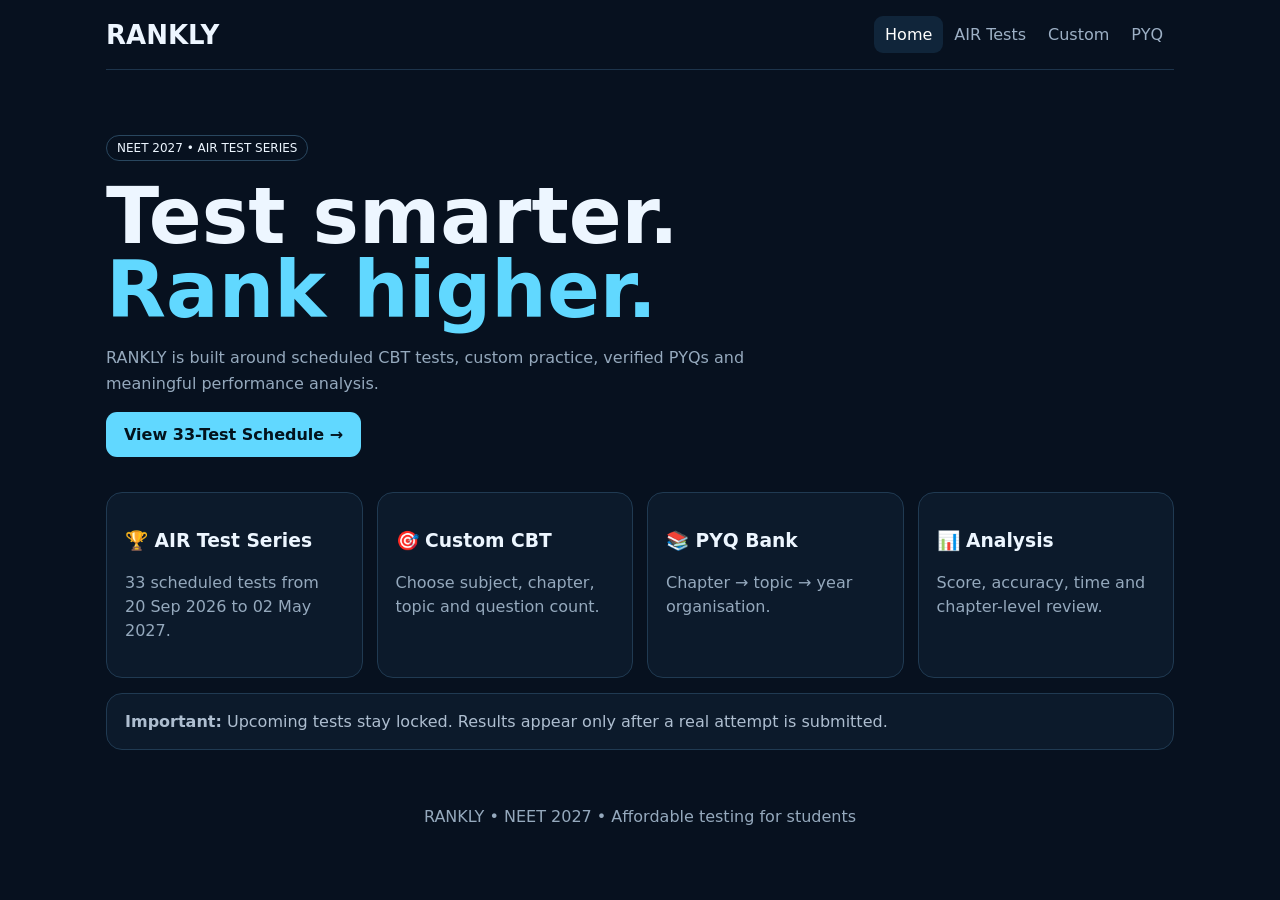
==== index.html @ bd34a370 "Rename RANKLY_INDEX_SINGLE_FILE-1.html to index.html" ====
<!doctype html>
<html lang="en"><head><meta charset="utf-8"><meta name="viewport" content="width=device-width,initial-scale=1">
<title>RANKLY — NEET 2027</title>
<style>
*{box-sizing:border-box}body{margin:0;background:#07111f;color:#edf6ff;font-family:system-ui,-apple-system,Segoe UI,sans-serif}button,input,select{font:inherit}button{cursor:pointer}
.wrap{max-width:1100px;margin:auto;padding:0 16px}.top{height:70px;border-bottom:1px solid #1d344b;display:flex;align-items:center;justify-content:space-between}.logo{font-size:26px;font-weight:900}.logo i{color:#61d8ff;font-style:normal}.nav button{background:transparent;color:#9db0c5;border:0;padding:9px 11px;border-radius:9px}.nav button.on,.nav button:hover{background:#10253a;color:white}
.hero{padding:65px 0 35px}.ey{font-size:12px;border:1px solid #29475f;border-radius:99px;padding:5px 10px;display:inline-block}.hero h1{font-size:clamp(48px,8vw,78px);line-height:.95;margin:18px 0}.blue{color:#61d8ff}.hero p{max-width:680px;color:#95a9bd;line-height:1.6}.primary{background:#61d8ff;color:#03131d;border:0;padding:13px 18px;border-radius:11px;font-weight:800}
.grid{display:grid;grid-template-columns:repeat(auto-fit,minmax(220px,1fr));gap:14px}.card,.test,.panel,.notice{background:#0c1a2b;border:1px solid #203a52;border-radius:16px;padding:18px}.card p,.test p,.sub{color:#95a9bd;line-height:1.5}.page{padding:34px 0}.test{margin:12px 0}.row{display:flex;justify-content:space-between;gap:12px}.tag{font-size:11px;border:1px solid #2b4b65;border-radius:99px;padding:4px 8px}.lock{font-size:11px;color:#92a5ba}.syll{display:grid;grid-template-columns:repeat(4,1fr);gap:9px;margin-top:14px}.syll div{background:#081624;padding:12px;border-radius:10px}.syll small{display:block;color:#a7b8ca;margin-top:5px;line-height:1.35}.panel{max-width:620px}.field{display:grid;gap:6px;margin:13px 0;color:#a9bacd}.field input,.field select{background:#081624;color:#fff;border:1px solid #29465e;border-radius:9px;padding:11px}.notice{margin:15px 0;color:#aebed0}.cbt{max-width:780px;margin:25px auto}.opt{width:100%;display:block;text-align:left;background:#0a1929;color:#eef6ff;border:1px solid #29465e;border-radius:9px;padding:13px;margin:8px 0}.opt.sel{border-color:#61d8ff;background:#102c40}.qbar{display:flex;justify-content:space-between;align-items:center;margin-bottom:15px}.timer{font-size:21px;font-weight:900}.actions{display:flex;gap:8px;justify-content:flex-end;margin-top:18px}.actions button{background:#12283c;color:#fff;border:1px solid #29465e;border-radius:9px;padding:10px 13px}.actions .submit{background:#61d8ff;color:#03131d;border:0;font-weight:800}.result{text-align:center;padding:75px 0}.result h1{font-size:60px}@media(max-width:700px){.top{height:auto;padding:12px 0;align-items:flex-start;gap:8px}.nav{display:flex;flex-wrap:wrap;justify-content:flex-end}.syll{grid-template-columns:1fr}.row{flex-direction:column}}
</style></head><body><div class="wrap">
<header class="top"><div class="logo">RANK<span>LY</span></div><div class="nav" id="nav"></div></header><main id="app"></main><footer class="sub" style="text-align:center;padding:40px 0">RANKLY • NEET 2027 • Affordable testing for students</footer>
</div>
<script>
const tests=[
["01","20 Sep 2026","RFT-01","Rankly Focus Test","Units & Measurements / Motion in a Straight Line","Some Basic Concepts of Chemistry","Cell: The Unit of Life","Cell Cycle & Cell Division"],
["02","27 Sep 2026","RBT-01","Rankly Booster Test","Motion in a Plane / Laws of Motion","Structure of Atom","Biomolecules","Animal Tissues"],
["03","04 Oct 2026","RFT-02","Rankly Focus Test","Laws of Motion / Work, Energy & Power","Classification of Elements & Periodicity","The Living World","Structural Organisation in Animals"],
["04","11 Oct 2026","RBT-02","Rankly Booster Test","Cumulative revision","Cumulative revision","Cumulative revision","Cumulative revision"],
["05","18 Oct 2026","RFT-03","Rankly Focus Test","System of Particles & Rotational Motion","Chemical Bonding","Biological Classification","Breathing & Exchange of Gases"],
["06","25 Oct 2026","RBT-03","Rankly Booster Test","Work, Energy & Power / Gravitation","Thermodynamics","Principles of Inheritance","Body Fluids & Circulation"],
["07","01 Nov 2026","RFT-04","Rankly Focus Test","Gravitation / Mechanical Properties","Equilibrium","Molecular Basis of Inheritance","Excretory Products & Elimination"],
["08","08 Nov 2026","RBT-04","Rankly Booster Test","Cumulative revision","Cumulative revision","Cumulative revision","Cumulative revision"],
["09","15 Nov 2026","RFT-05","Rankly Focus Test","Thermal Properties / Thermodynamics","Redox Reactions","Anatomy of Flowering Plants","Locomotion & Movement"],
["10","22 Nov 2026","RBT-05","Rankly Booster Test","Kinetic Theory / Oscillations","Solutions","Morphology of Flowering Plants","Neural Control & Coordination"],
["11","29 Nov 2026","RFT-06","Rankly Focus Test","Waves","Electrochemistry","Plant Growth & Development","Chemical Coordination & Integration"],
["12","06 Dec 2026","RBT-06","Rankly Booster Test","Cumulative revision","Cumulative revision","Cumulative revision","Cumulative revision"],
["13","13 Dec 2026","RFT-07","Rankly Focus Test","Electric Charges & Fields","Chemical Kinetics","Photosynthesis in Plants","Animal Kingdom"],
["14","20 Dec 2026","RBT-07","Rankly Booster Test","Electrostatic Potential & Capacitance","Haloalkanes & Haloarenes","Respiration in Plants","Human Reproduction"],
["15","27 Dec 2026","RFT-08","Rankly Focus Test","Current Electricity","Alcohols, Phenols & Ethers","Microbes in Human Welfare","Reproductive Health"],
["16","03 Jan 2027","RBT-08","Rankly Booster Test","Cumulative revision","Cumulative revision","Cumulative revision","Cumulative revision"],
["17","10 Jan 2027","RFT-09","Rankly Focus Test","Moving Charges & Magnetism","Aldehydes, Ketones & Carboxylic Acids","Organisms & Populations","Evolution"],
["18","17 Jan 2027","RBT-09","Rankly Booster Test","Magnetism & Matter","Amines","Ecosystem","Human Health & Disease"],
["19","24 Jan 2027","RFT-10","Rankly Focus Test","Electromagnetic Induction","Biomolecules","Biodiversity & Conservation","Biotechnology: Principles"],
["20","31 Jan 2027","RBT-10","Rankly Booster Test","Alternating Current","Coordination Compounds","Sexual Reproduction in Flowering Plants","Biotechnology: Applications"],
["21","07 Feb 2027","RFT-11","Rankly Focus Test","Electromagnetic Waves / Ray Optics","d- and f-Block Elements","Inheritance revision","Human Health revision"],
["22","14 Feb 2027","RBT-11","Rankly Booster Test","Wave Optics","Inorganic revision","Molecular Basis revision","Human Reproduction revision"],
["23","21 Feb 2027","RFT-12","Rankly Focus Test","Dual Nature / Atoms","Organic revision","Photosynthesis revision","Reproductive Health revision"],
["24","28 Feb 2027","RBT-12","Rankly Booster Test","Nuclei / Semiconductor Electronics","Physical Chemistry revision","Respiration revision","Evolution revision"],
["25","07 Mar 2027","RFT-13","Rankly Focus Test","Modern Physics revision","Inorganic revision","Plant Growth revision","Biotechnology revision"],
["26","14 Mar 2027","RBT-13","Rankly Booster Test","Optics revision","Organic revision","Ecology revision","Animal Biology revision"],
["27","21 Mar 2027","RFT-14","Rankly Focus Test","Full Physics revision loop","Full Chemistry revision loop","Full Botany revision loop","Full Zoology revision loop"],
["28","28 Mar 2027","RBT-14","Rankly Booster Test","Full Physics revision loop","Full Chemistry revision loop","Full Botany revision loop","Full Zoology revision loop"],
["29","04 Apr 2027","PRE-NEET-01","Rankly Pre-NEET Major 01","Complete Class 11","Complete Class 11","Complete Class 11","Complete Class 11"],
["30","11 Apr 2027","PRE-NEET-02","Rankly Pre-NEET Major 02","Complete Class 12","Complete Class 12","Complete Class 12","Complete Class 12"],
["31","18 Apr 2027","UGM-01","Rankly Ultimate Grand Mock 01","Full Syllabus","Full Syllabus","Full Syllabus","Full Syllabus"],
["32","25 Apr 2027","UGM-02","Rankly Ultimate Grand Mock 02","Full Syllabus","Full Syllabus","Full Syllabus","Full Syllabus"],
["33","02 May 2027","FSS","Rankly Final Selection Simulator","Full Syllabus","Full Syllabus","Full Syllabus","Full Syllabus"]];

const demo=[
["Physics","Units & Measurements","Dimensions","Which quantity has the same dimensions as work?",["Power","Torque","Pressure","Impulse"],1],
["Chemistry","Some Basic Concepts of Chemistry","Mole Concept","One mole of a substance contains:",["6.022×10²³ entities","3.011×10²³ entities","9.8×10²³ entities","1.0×10²³ entities"],0],
["Biology","Cell: The Unit of Life","Cell organelles","The site of aerobic respiration in a eukaryotic cell is mainly:",["Ribosome","Mitochondrion","Golgi body","Lysosome"],1]
];

let page="home",answers={},qi=0,time=1200,interval=null;
function nav(){document.querySelector("#nav").innerHTML=[["home","Home"],["schedule","AIR Tests"],["custom","Custom"],["pyq","PYQ"]].map(x=>`<button class="${page==x[0]?"on":""}" onclick="go('${x[0]}')">${x[1]}</button>`).join("")}
function go(p){page=p;clearInterval(interval);render()}
function render(){nav();let a=document.querySelector("#app");
if(page=="home")a.innerHTML=`<section class="hero"><span class="ey">NEET 2027 • AIR TEST SERIES</span><h1>Test smarter.<br><span class="blue">Rank higher.</span></h1><p>RANKLY is built around scheduled CBT tests, custom practice, verified PYQs and meaningful performance analysis.</p><button class="primary" onclick="go('schedule')">View 33-Test Schedule →</button></section><div class="grid">${[["🏆","AIR Test Series","33 scheduled tests from 20 Sep 2026 to 02 May 2027."],["🎯","Custom CBT","Choose subject, chapter, topic and question count."],["📚","PYQ Bank","Chapter → topic → year organisation."],["📊","Analysis","Score, accuracy, time and chapter-level review."]].map(x=>`<div class="card"><h3>${x[0]} ${x[1]}</h3><p>${x[2]}</p></div>`).join("")}</div><div class="notice"><b>Important:</b> Upcoming tests stay locked. Results appear only after a real attempt is submitted.</div>`;
else if(page=="schedule")a.innerHTML=`<section class="page"><h2>33-Test AIR Schedule</h2><p class="sub">One scheduled test every Sunday. Tests remain locked until their scheduled release.</p>${tests.map(t=>`<article class="test"><div class="row"><div><span class="tag">TEST ${t[0]} • ${t[2]}</span><h3>${t[3]}</h3><p>${t[1]} • 180 Questions • 200 Minutes</p></div><span class="lock">🔒 UPCOMING</span></div><div class="syll">${[["Physics",t[4]],["Chemistry",t[5]],["Botany",t[6]],["Zoology",t[7]]].map(x=>`<div><b>${x[0]}</b><small>${x[1]}</small></div>`).join("")}</div></article>`).join("")}</section>`;
else if(page=="custom")a.innerHTML=`<section class="page"><h2>Create Custom Test</h2><p class="sub">Custom tests are independent of AIR.</p><div class="panel"><label class="field">Subject<select><option>Physics</option><option>Chemistry</option><option>Biology</option></select></label><label class="field">Chapter<input placeholder="Enter or choose chapter"></label><label class="field">Topic<input placeholder="Optional topic"></label><label class="field">Questions<input type="number" min="1" max="180" value="30"></label><button class="primary" onclick="go('cbt')">Generate CBT →</button></div></section>`;
else if(page=="pyq")a.innerHTML=`<section class="page"><h2>NEET PYQ Bank</h2><p class="sub">Chapter-wise and topic-wise organisation with year/source metadata.</p><div class="grid">${["Physics","Chemistry","Biology"].map(s=>`<div class="card"><h3>${s}</h3><p>Chapter → Topic → Year → CBT</p><span class="tag">VERIFIED DATA ONLY</span></div>`).join("")}</div><div class="notice">Only questions that are legally permitted to be reproduced should be imported here. Historical PYQs must retain their source/year metadata.</div></section>`;
else cbt(a)}
function cbt(a){if(!interval){interval=setInterval(()=>{time--;if(time<=0){clearInterval(interval);finish()}renderCBT()},1000)}renderCBT()}
function renderCBT(){if(page!="cbt")return;let a=document.querySelector("#app"),q=demo[qi%demo.length];a.innerHTML=`<section class="cbt"><div class="qbar"><b>RANKLY CBT</b><span class="timer">${String(Math.floor(time/60)).padStart(2,"0")}:${String(time%60).padStart(2,"0")}</span></div><div class="panel"><span class="tag">${q[0]} • Question ${qi+1}</span><h2>${q[3]}</h2>${q[4].map((o,j)=>`<button class="opt ${answers[qi]===j?"sel":""}" onclick="answers[qi]=${j};renderCBT()">${String.fromCharCode(65+j)}. ${o}</button>`).join("")}<div class="actions"><button onclick="qi=Math.max(0,qi-1);renderCBT()">Previous</button><button onclick="qi=Math.min(179,qi+1);renderCBT()">Next</button><button class="submit" onclick="finish()">Submit Test</button></div></div></section>`}
function finish(){clearInterval(interval);interval=null;let score=Object.keys(answers).reduce((s,k)=>s+(answers[k]===demo[Number(k)%demo.length][5] ? 4:-1),0);page="result";document.querySelector("#app").innerHTML=`<section class="result"><span class="ey">CBT SUBMITTED</span><h1>${score} Marks</h1><p class="sub">This is the working demo scoring flow (+4/−1). Production AIR requires authenticated students, the verified full question bank, server-side scoring and simultaneous test controls.</p><button class="primary" onclick="go('home')">Back to RANKLY</button></section>`;nav()}
render();
</script></body></html>
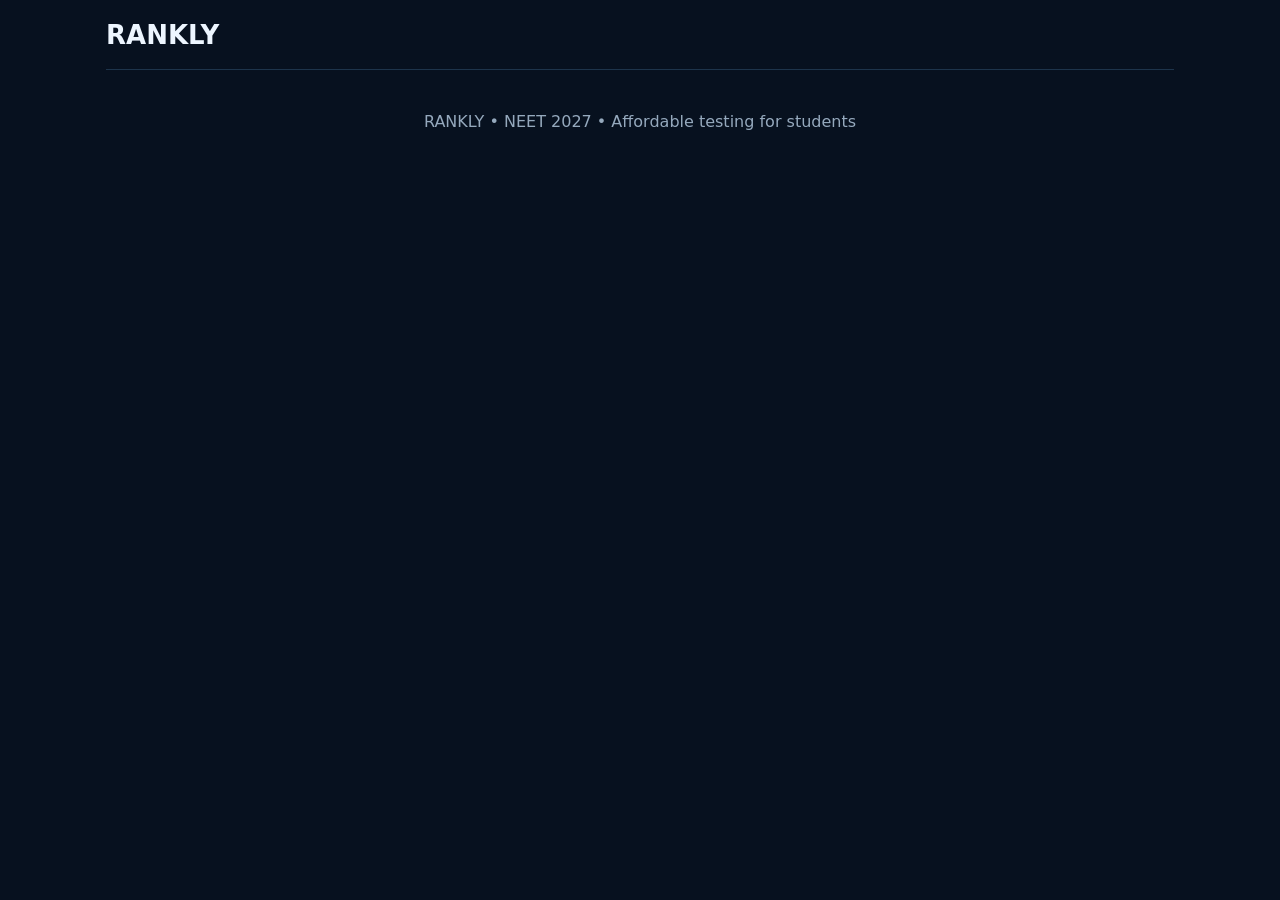
==== commit b550fb4d: "Update index.html" ====
--- a/index.html
+++ b/index.html
@@ -45,23 +45,676 @@
 ["32","25 Apr 2027","UGM-02","Rankly Ultimate Grand Mock 02","Full Syllabus","Full Syllabus","Full Syllabus","Full Syllabus"],
 ["33","02 May 2027","FSS","Rankly Final Selection Simulator","Full Syllabus","Full Syllabus","Full Syllabus","Full Syllabus"]];
 
-const demo=[
-["Physics","Units & Measurements","Dimensions","Which quantity has the same dimensions as work?",["Power","Torque","Pressure","Impulse"],1],
-["Chemistry","Some Basic Concepts of Chemistry","Mole Concept","One mole of a substance contains:",["6.022×10²³ entities","3.011×10²³ entities","9.8×10²³ entities","1.0×10²³ entities"],0],
-["Biology","Cell: The Unit of Life","Cell organelles","The site of aerobic respiration in a eukaryotic cell is mainly:",["Ribosome","Mitochondrion","Golgi body","Lysosome"],1]
+const demo = [
+  {
+    id:"P1",
+    subject:"Physics",
+    q:"A particle moves with constant velocity. What is its acceleration?",
+    options:["0","1 m/s²","9.8 m/s²","Cannot be determined"],
+    answer:0
+  },
+  {
+    id:"P2",
+    subject:"Physics",
+    q:"The SI unit of force is:",
+    options:["Joule","Newton","Watt","Pascal"],
+    answer:1
+  },
+  {
+    id:"C1",
+    subject:"Chemistry",
+    q:"The atomic number of oxygen is:",
+    options:["6","7","8","16"],
+    answer:2
+  },
+  {
+    id:"C2",
+    subject:"Chemistry",
+    q:"Which particle has a negative charge?",
+    options:["Proton","Neutron","Electron","Alpha particle"],
+    answer:2
+  },
+  {
+    id:"B1",
+    subject:"Biology",
+    q:"The basic structural and functional unit of life is:",
+    options:["Tissue","Cell","Organ","Organ system"],
+    answer:1
+  },
+  {
+    id:"B2",
+    subject:"Biology",
+    q:"Which organelle is known as the powerhouse of the cell?",
+    options:["Nucleus","Ribosome","Mitochondria","Golgi apparatus"],
+    answer:2
+  }
 ];
 
-let page="home",answers={},qi=0,time=1200,interval=null;
-function nav(){document.querySelector("#nav").innerHTML=[["home","Home"],["schedule","AIR Tests"],["custom","Custom"],["pyq","PYQ"]].map(x=>`<button class="${page==x[0]?"on":""}" onclick="go('${x[0]}')">${x[1]}</button>`).join("")}
-function go(p){page=p;clearInterval(interval);render()}
-function render(){nav();let a=document.querySelector("#app");
-if(page=="home")a.innerHTML=`<section class="hero"><span class="ey">NEET 2027 • AIR TEST SERIES</span><h1>Test smarter.<br><span class="blue">Rank higher.</span></h1><p>RANKLY is built around scheduled CBT tests, custom practice, verified PYQs and meaningful performance analysis.</p><button class="primary" onclick="go('schedule')">View 33-Test Schedule →</button></section><div class="grid">${[["🏆","AIR Test Series","33 scheduled tests from 20 Sep 2026 to 02 May 2027."],["🎯","Custom CBT","Choose subject, chapter, topic and question count."],["📚","PYQ Bank","Chapter → topic → year organisation."],["📊","Analysis","Score, accuracy, time and chapter-level review."]].map(x=>`<div class="card"><h3>${x[0]} ${x[1]}</h3><p>${x[2]}</p></div>`).join("")}</div><div class="notice"><b>Important:</b> Upcoming tests stay locked. Results appear only after a real attempt is submitted.</div>`;
-else if(page=="schedule")a.innerHTML=`<section class="page"><h2>33-Test AIR Schedule</h2><p class="sub">One scheduled test every Sunday. Tests remain locked until their scheduled release.</p>${tests.map(t=>`<article class="test"><div class="row"><div><span class="tag">TEST ${t[0]} • ${t[2]}</span><h3>${t[3]}</h3><p>${t[1]} • 180 Questions • 200 Minutes</p></div><span class="lock">🔒 UPCOMING</span></div><div class="syll">${[["Physics",t[4]],["Chemistry",t[5]],["Botany",t[6]],["Zoology",t[7]]].map(x=>`<div><b>${x[0]}</b><small>${x[1]}</small></div>`).join("")}</div></article>`).join("")}</section>`;
-else if(page=="custom")a.innerHTML=`<section class="page"><h2>Create Custom Test</h2><p class="sub">Custom tests are independent of AIR.</p><div class="panel"><label class="field">Subject<select><option>Physics</option><option>Chemistry</option><option>Biology</option></select></label><label class="field">Chapter<input placeholder="Enter or choose chapter"></label><label class="field">Topic<input placeholder="Optional topic"></label><label class="field">Questions<input type="number" min="1" max="180" value="30"></label><button class="primary" onclick="go('cbt')">Generate CBT →</button></div></section>`;
-else if(page=="pyq")a.innerHTML=`<section class="page"><h2>NEET PYQ Bank</h2><p class="sub">Chapter-wise and topic-wise organisation with year/source metadata.</p><div class="grid">${["Physics","Chemistry","Biology"].map(s=>`<div class="card"><h3>${s}</h3><p>Chapter → Topic → Year → CBT</p><span class="tag">VERIFIED DATA ONLY</span></div>`).join("")}</div><div class="notice">Only questions that are legally permitted to be reproduced should be imported here. Historical PYQs must retain their source/year metadata.</div></section>`;
-else cbt(a)}
-function cbt(a){if(!interval){interval=setInterval(()=>{time--;if(time<=0){clearInterval(interval);finish()}renderCBT()},1000)}renderCBT()}
-function renderCBT(){if(page!="cbt")return;let a=document.querySelector("#app"),q=demo[qi%demo.length];a.innerHTML=`<section class="cbt"><div class="qbar"><b>RANKLY CBT</b><span class="timer">${String(Math.floor(time/60)).padStart(2,"0")}:${String(time%60).padStart(2,"0")}</span></div><div class="panel"><span class="tag">${q[0]} • Question ${qi+1}</span><h2>${q[3]}</h2>${q[4].map((o,j)=>`<button class="opt ${answers[qi]===j?"sel":""}" onclick="answers[qi]=${j};renderCBT()">${String.fromCharCode(65+j)}. ${o}</button>`).join("")}<div class="actions"><button onclick="qi=Math.max(0,qi-1);renderCBT()">Previous</button><button onclick="qi=Math.min(179,qi+1);renderCBT()">Next</button><button class="submit" onclick="finish()">Submit Test</button></div></div></section>`}
-function finish(){clearInterval(interval);interval=null;let score=Object.keys(answers).reduce((s,k)=>s+(answers[k]===demo[Number(k)%demo.length][5] ? 4:-1),0);page="result";document.querySelector("#app").innerHTML=`<section class="result"><span class="ey">CBT SUBMITTED</span><h1>${score} Marks</h1><p class="sub">This is the working demo scoring flow (+4/−1). Production AIR requires authenticated students, the verified full question bank, server-side scoring and simultaneous test controls.</p><button class="primary" onclick="go('home')">Back to RANKLY</button></section>`;nav()}
+let page="home";
+let currentTest=null;
+let questions=[];
+let answers={};
+let marked={};
+let current=0;
+let time=0;
+let interval=null;
+let testStarted=false;
+
+function nav(p){
+  clearInterval(interval);
+  page=p;
+  testStarted=false;
+  render();
+  window.scrollTo(0,0);
+}
+
+function startTest(index){
+
+  currentTest=tests[index];
+
+  /*
+    For now the CBT engine uses the demo question bank.
+    Later we can connect 180 verified questions to every test.
+  */
+  questions=[...demo];
+
+  answers={};
+  marked={};
+  current=0;
+
+  /*
+    NEET CBT timer.
+    Demo uses 30 minutes.
+    Change to 200 minutes when the complete 180-question
+    paper is connected.
+  */
+  time=30*60;
+
+  testStarted=true;
+  page="cbt";
+
+  clearInterval(interval);
+  interval=setInterval(()=>{
+    time--;
+
+    if(time<=0){
+      clearInterval(interval);
+      finish();
+      return;
+    }
+
+    const timer=document.getElementById("timer");
+    if(timer) timer.textContent=formatTime(time);
+  },1000);
+
+  render();
+  window.scrollTo(0,0);
+}
+
+function formatTime(sec){
+  const m=Math.floor(sec/60);
+  const s=sec%60;
+  return String(m).padStart(2,"0")+":"+String(s).padStart(2,"0");
+}
+
+function selectAnswer(i){
+  answers[questions[current].id]=i;
+  renderCBT();
+}
+
+function toggleMark(){
+  const id=questions[current].id;
+  marked[id]=!marked[id];
+  renderCBT();
+}
+
+function previousQuestion(){
+  if(current>0){
+    current--;
+    renderCBT();
+  }
+}
+
+function nextQuestion(){
+  if(current<questions.length-1){
+    current++;
+    renderCBT();
+  }
+}
+
+function jumpQuestion(i){
+  current=i;
+  renderCBT();
+}
+
+function finish(){
+
+  clearInterval(interval);
+
+  let score=0;
+  let correct=0;
+  let wrong=0;
+  let unattempted=0;
+
+  questions.forEach(q=>{
+    const selected=answers[q.id];
+
+    if(selected===undefined){
+      unattempted++;
+    }else if(selected===q.answer){
+      correct++;
+      score+=4;
+    }else{
+      wrong++;
+      score-=1;
+    }
+  });
+
+  page="result";
+
+  window.__result={
+    score,
+    correct,
+    wrong,
+    unattempted,
+    total:questions.length
+  };
+
+  render();
+  window.scrollTo(0,0);
+}
+
+function renderCBT(){
+
+  const q=questions[current];
+
+  const answeredCount=Object.keys(answers).length;
+  const markedCount=Object.values(marked).filter(Boolean).length;
+
+  document.getElementById("app").innerHTML=`
+
+    <section class="page">
+
+      <div class="testbar">
+
+        <div>
+          <strong>${currentTest ? currentTest[2] : "RANKLY TEST"}</strong>
+          <div class="sub">${currentTest ? currentTest[0] : "NEET 2027"}</div>
+        </div>
+
+        <div class="timerbox">
+          ⏱ <span id="timer">${formatTime(time)}</span>
+        </div>
+
+      </div>
+
+      <div class="cbtstats">
+        <span>Answered: ${answeredCount}/${questions.length}</span>
+        <span>Marked: ${markedCount}</span>
+      </div>
+
+      <div class="cbtgrid">
+
+        <main class="questionbox">
+
+          <div class="qtop">
+            <span>Question ${current+1} of ${questions.length}</span>
+            <span>${q.subject}</span>
+          </div>
+
+          <h2>${q.q}</h2>
+
+          <div class="options">
+
+            ${q.options.map((op,i)=>`
+
+              <button
+                class="option ${answers[q.id]===i ? "selected":""}"
+                onclick="selectAnswer(${i})"
+              >
+                <span>${String.fromCharCode(65+i)}</span>
+                ${op}
+              </button>
+
+            `).join("")}
+
+          </div>
+
+          <div class="actions">
+
+            <button onclick="previousQuestion()">
+              ← Previous
+            </button>
+
+            <button onclick="toggleMark()">
+              ${marked[q.id] ? "★ Unmark" : "☆ Mark for Review"}
+            </button>
+
+            ${
+              current<questions.length-1
+              ? `<button class="primary" onclick="nextQuestion()">Save & Next →</button>`
+              : `<button class="submit" onclick="finish()">Submit Test</button>`
+            }
+
+          </div>
+
+        </main>
+
+        <aside class="palette">
+
+          <h3>Question Palette</h3>
+
+          <div class="legend">
+            <span>🟢 Answered</span>
+            <span>⚪ Not Answered</span>
+            <span>🟡 Review</span>
+          </div>
+
+          <div class="qnumbers">
+
+            ${questions.map((x,i)=>`
+
+              <button
+                class="
+                  qnum
+                  ${answers[x.id]!==undefined ? "answered":""}
+                  ${marked[x.id] ? "review":""}
+                  ${current===i ? "active":""}
+                "
+                onclick="jumpQuestion(${i})"
+              >
+                ${i+1}
+              </button>
+
+            `).join("")}
+
+          </div>
+
+          <button class="finishbtn" onclick="finish()">
+            Submit Test
+          </button>
+
+        </aside>
+
+      </div>
+
+    </section>
+  `;
+
+  const timer=document.getElementById("timer");
+
+  if(timer){
+    timer.textContent=formatTime(time);
+  }
+}
+
+function renderResult(){
+
+  const r=window.__result || {
+    score:0,
+    correct:0,
+    wrong:0,
+    unattempted:0,
+    total:0
+  };
+
+  const maxMarks=r.total*4;
+
+  document.getElementById("app").innerHTML=`
+
+    <section class="page">
+
+      <div class="resulthero">
+
+        <span class="badge">TEST COMPLETED</span>
+
+        <h1>Your Result</h1>
+
+        <div class="score">${r.score}</div>
+
+        <p>Score out of ${maxMarks}</p>
+
+      </div>
+
+      <div class="resultgrid">
+
+        <div class="resultcard">
+          <b>${r.correct}</b>
+          <span>Correct</span>
+        </div>
+
+        <div class="resultcard">
+          <b>${r.wrong}</b>
+          <span>Wrong</span>
+        </div>
+
+        <div class="resultcard">
+          <b>${r.unattempted}</b>
+          <span>Unattempted</span>
+        </div>
+
+        <div class="resultcard">
+          <b>${r.total ? Math.round((r.correct/r.total)*100) : 0}%</b>
+          <span>Accuracy</span>
+        </div>
+
+      </div>
+
+      <div class="panel">
+
+        <h2>Scoring Breakdown</h2>
+
+        <p>Correct: +4 × ${r.correct}</p>
+        <p>Wrong: −1 × ${r.wrong}</p>
+        <p>Unattempted: 0 × ${r.unattempted}</p>
+
+        <hr>
+
+        <h2>Total Score: ${r.score}</h2>
+
+      </div>
+
+      <div class="actions">
+
+        <button onclick="nav('home')">
+          ← Back to RANKLY
+        </button>
+
+        <button class="primary" onclick="nav('schedule')">
+          View Test Schedule
+        </button>
+
+      </div>
+
+    </section>
+  `;
+}
+
+function renderHome(){
+
+  document.getElementById("app").innerHTML=`
+
+    <section class="hero">
+
+      <span class="badge">NEET 2027 • AIR TEST SERIES</span>
+
+      <h1>
+        Test smarter.<br>
+        <span>Rank higher.</span>
+      </h1>
+
+      <p>
+        RANKLY is built around scheduled CBT tests,
+        custom practice, verified PYQs and meaningful
+        performance analysis.
+      </p>
+
+      <button class="primary big" onclick="nav('schedule')">
+        View 33-Test Schedule →
+      </button>
+
+    </section>
+
+    <section class="grid">
+
+      <div class="card">
+        <h2>🏆 AIR Test Series</h2>
+        <p>
+          33 scheduled tests from 20 Sep 2026
+          to 02 May 2027.
+        </p>
+        <button onclick="nav('schedule')">
+          View Tests →
+        </button>
+      </div>
+
+      <div class="card">
+        <h2>🎯 Custom CBT</h2>
+        <p>
+          Choose subject, chapter, topic and
+          question count.
+        </p>
+        <button onclick="nav('custom')">
+          Create Test →
+        </button>
+      </div>
+
+      <div class="card">
+        <h2>📚 PYQ Bank</h2>
+        <p>
+          Practice NEET previous-year questions.
+        </p>
+        <button onclick="nav('pyq')">
+          Open PYQs →
+        </button>
+      </div>
+
+    </section>
+  `;
+}
+
+function renderSchedule(){
+
+  document.getElementById("app").innerHTML=`
+
+    <section class="page">
+
+      <span class="badge">NEET 2027</span>
+
+      <h1>33-Test AIR Schedule</h1>
+
+      <p class="sub">
+        Scheduled tests from September 2026
+        to May 2027.
+      </p>
+
+      <div class="testlist">
+
+        ${tests.map((t,i)=>`
+
+          <div class="testcard">
+
+            <div>
+              <span class="testid">${t[0]}</span>
+
+              <h2>${t[2]}</h2>
+
+              <p>${t[1]}</p>
+
+              <small>
+                ${t.slice(3).filter(Boolean).join(" • ")}
+              </small>
+            </div>
+
+            <button
+              class="primary"
+              onclick="startTest(${i})"
+            >
+              Start Test →
+            </button>
+
+          </div>
+
+        `).join("")}
+
+      </div>
+
+    </section>
+  `;
+}
+
+function renderCustom(){
+
+  document.getElementById("app").innerHTML=`
+
+    <section class="page">
+
+      <span class="badge">CUSTOM CBT</span>
+
+      <h1>Create Your Test</h1>
+
+      <p class="sub">
+        Build a practice test according to your
+        subject and difficulty.
+      </p>
+
+      <div class="panel">
+
+        <label>Subject</label>
+
+        <select id="customSubject">
+          <option>Physics</option>
+          <option>Chemistry</option>
+          <option>Biology</option>
+          <option>Full Syllabus</option>
+        </select>
+
+        <label>Questions</label>
+
+        <select id="customCount">
+          <option value="10">10 Questions</option>
+          <option value="30">30 Questions</option>
+          <option value="45">45 Questions</option>
+          <option value="90">90 Questions</option>
+          <option value="180">180 Questions</option>
+        </select>
+
+        <button class="primary" onclick="startCustom()">
+          Generate CBT →
+        </button>
+
+      </div>
+
+    </section>
+  `;
+}
+
+function startCustom(){
+
+  const subject=document.getElementById("customSubject").value;
+  const count=Number(document.getElementById("customCount").value);
+
+  let bank=demo;
+
+  if(subject!=="Full Syllabus"){
+    bank=demo.filter(q=>q.subject===subject);
+  }
+
+  /*
+    Do not fake questions.
+    Only currently available verified questions are used.
+  */
+  questions=[...bank];
+
+  if(!questions.length){
+    alert("No questions available for this selection yet.");
+    return;
+  }
+
+  currentTest=[
+    "CUSTOM",
+    "",
+    subject+" Custom CBT"
+  ];
+
+  answers={};
+  marked={};
+  current=0;
+  time=Math.max(10,questions.length*60);
+
+  testStarted=true;
+  page="cbt";
+
+  clearInterval(interval);
+
+  interval=setInterval(()=>{
+    time--;
+
+    if(time<=0){
+      clearInterval(interval);
+      finish();
+    }
+
+    const timer=document.getElementById("timer");
+
+    if(timer){
+      timer.textContent=formatTime(time);
+    }
+  },1000);
+
+  render();
+}
+
+function renderPYQ(){
+
+  document.getElementById("app").innerHTML=`
+
+    <section class="page">
+
+      <span class="badge">PYQ BANK</span>
+
+      <h1>NEET Previous Year Questions</h1>
+
+      <p class="sub">
+        Verified PYQ practice will be added
+        chapter-wise.
+      </p>
+
+      <div class="panel">
+
+        <h2>Coming next</h2>
+
+        <p>
+          Physics • Chemistry • Biology
+        </p>
+
+        <p>
+          Chapter-wise → Topic-wise → Year-wise
+        </p>
+
+      </div>
+
+    </section>
+  `;
+}
+
+function render(){
+
+  const nav=document.getElementById("nav");
+
+  if(nav){
+
+    nav.innerHTML=`
+
+      <button onclick="nav('home')"
+        class="${page==='home'?'active':''}">
+        Home
+      </button>
+
+      <button onclick="nav('schedule')"
+        class="${page==='schedule'?'active':''}">
+        AIR Tests
+      </button>
+
+      <button onclick="nav('custom')"
+        class="${page==='custom'?'active':''}">
+        Custom CBT
+      </button>
+
+      <button onclick="nav('pyq')"
+        class="${page==='pyq'?'active':''}">
+        PYQ
+      </button>
+
+    `;
+  }
+
+  if(page==="home") renderHome();
+  else if(page==="schedule") renderSchedule();
+  else if(page==="custom") renderCustom();
+  else if(page==="pyq") renderPYQ();
+  else if(page==="cbt") renderCBT();
+  else if(page==="result") renderResult();
+}
+
 render();
-</script></body></html>
